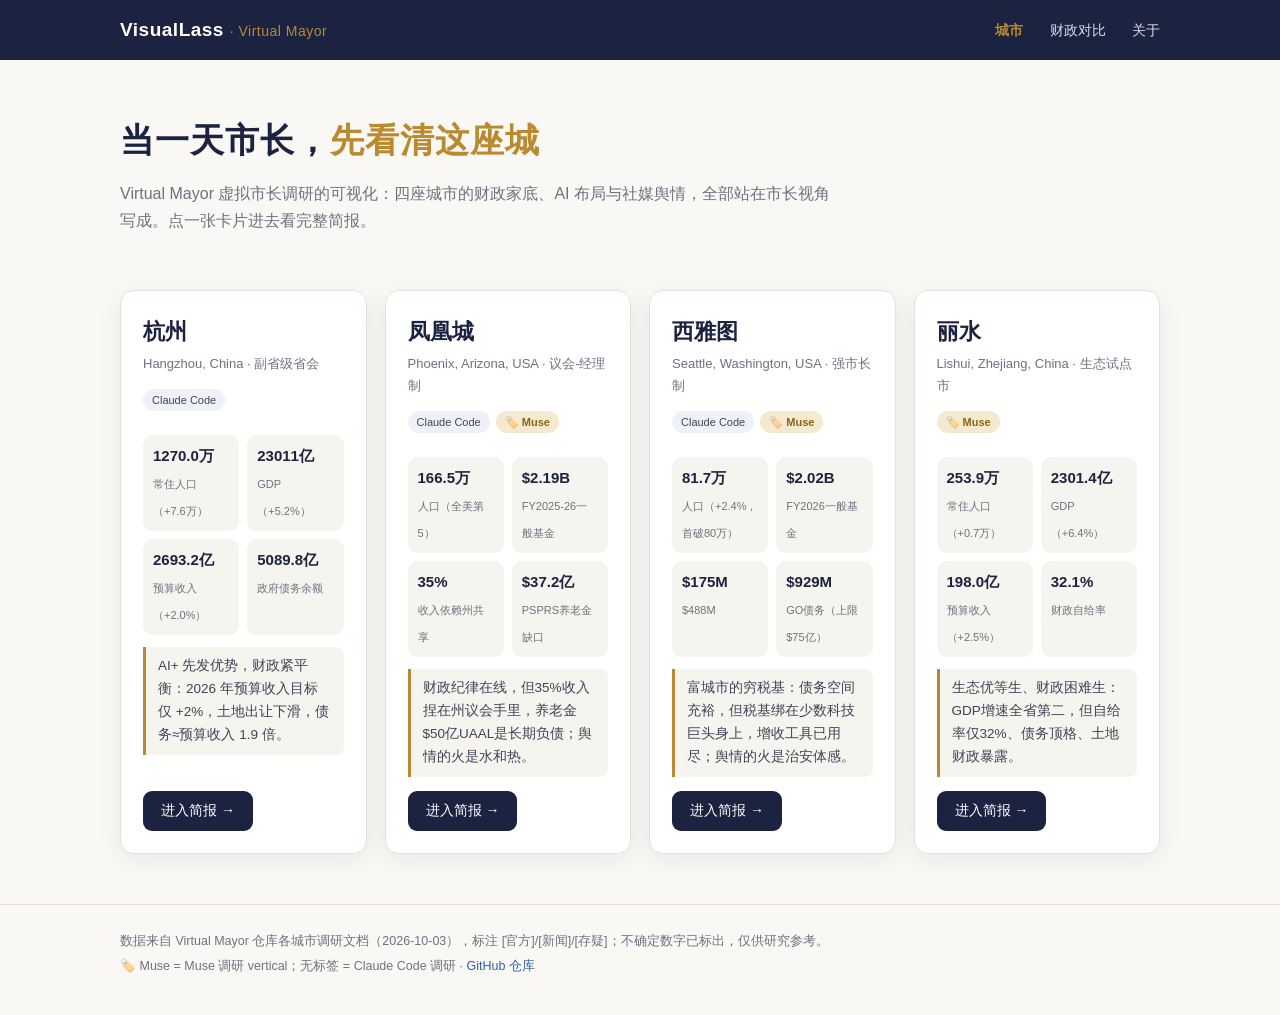
==== docs/index.html @ 63a37202 "Add VisualLass static site (docs/) — city dashboard for Hangzhou/Phoenix/Seattle/Lishui" ====
<!DOCTYPE html>
<html lang="zh-CN">
<head>
<meta charset="UTF-8">
<meta name="viewport" content="width=device-width, initial-scale=1.0">
<title>VisualLass · Virtual Mayor 虚拟市长可视化</title>
<meta name="description" content="Virtual Mayor 城市调研可视化：杭州 · 凤凰城 · 西雅图 · 丽水 — 市长视角的财政、AI 与舆情">
<link rel="stylesheet" href="styles.css">
</head>
<body>
<header class="site-header">
  <div class="wrap header-inner">
    <a class="brand" href="#/">VisualLass <span>· Virtual Mayor</span></a>
    <nav class="nav">
      <a href="#/" data-nav="home">城市</a>
      <a href="#/compare" data-nav="compare">财政对比</a>
      <a href="#/about" data-nav="about">关于</a>
    </nav>
  </div>
</header>
<main id="app" class="wrap"></main>
<footer class="site-footer">
  <div class="wrap">
    <p>数据来自 Virtual Mayor 仓库各城市调研文档（2026-10-03），标注 [官方]/[新闻]/[存疑]；不确定数字已标出，仅供研究参考。</p>
    <p>🏷️ Muse = Muse 调研 vertical；无标签 = Claude Code 调研 · <a href="https://github.com/ezcat207/Virtual-Mayor">GitHub 仓库</a></p>
  </div>
</footer>
<script src="app.js"></script>
</body>
</html>
---- docs/styles.css ----
:root{
  --bg:#faf8f4; --card:#ffffff; --ink:#1b2340; --muted:#6b7280;
  --accent:#b98a2f; --accent-soft:#f5ead0; --line:#e8e2d6;
  --teal:#0e7c6b; --red:#b3402e; --blue:#2f5fb3;
  --radius:14px; --shadow:0 6px 24px rgba(27,35,64,.07);
}
*{box-sizing:border-box;margin:0;padding:0}
body{font-family:-apple-system,BlinkMacSystemFont,"PingFang SC","Hiragino Sans GB","Microsoft YaHei","Noto Sans SC",sans-serif;background:var(--bg);color:var(--ink);line-height:1.7}
.wrap{max-width:1080px;margin:0 auto;padding:0 20px}
a{color:var(--blue);text-decoration:none}
a:hover{text-decoration:underline}

/* header */
.site-header{background:var(--ink);color:#fff;position:sticky;top:0;z-index:50}
.header-inner{display:flex;align-items:center;justify-content:space-between;height:60px}
.brand{color:#fff;font-weight:800;font-size:19px;letter-spacing:.5px}
.brand span{color:var(--accent);font-weight:400;font-size:14px}
.nav a{color:#d7dce8;margin-left:22px;font-size:14px}
.nav a.active{color:var(--accent);font-weight:700}
.nav a:hover{color:#fff}

/* hero */
.hero{padding:52px 0 30px;text-align:left}
.hero h1{font-size:34px;letter-spacing:1px;margin-bottom:10px}
.hero h1 em{color:var(--accent);font-style:normal}
.hero p{color:var(--muted);font-size:16px;max-width:720px}

/* city cards */
.cards{display:grid;grid-template-columns:repeat(auto-fit,minmax(240px,1fr));gap:18px;margin:26px 0 50px}
.card{background:var(--card);border:1px solid var(--line);border-radius:var(--radius);box-shadow:var(--shadow);padding:22px;display:flex;flex-direction:column;transition:transform .15s}
.card:hover{transform:translateY(-3px)}
.card h2{font-size:22px;margin-bottom:2px}
.card .en{color:var(--muted);font-size:13px;margin-bottom:10px}
.tags{margin-bottom:12px}
.tag{display:inline-block;font-size:11px;padding:2px 9px;border-radius:20px;margin:0 6px 6px 0;background:#eef1f6;color:#445}
.tag.muse{background:var(--accent-soft);color:#8a6414;font-weight:700}
.tag.warn{background:#fbe9e4;color:var(--red)}
.stat-grid{display:grid;grid-template-columns:1fr 1fr;gap:8px;margin:6px 0 12px}
.stat{background:#f6f4ee;border-radius:10px;padding:8px 10px}
.stat b{display:block;font-size:15px}
.stat span{font-size:11px;color:var(--muted)}
.verdict{font-size:13.5px;color:#3d4457;background:#f6f4ee;border-left:3px solid var(--accent);padding:8px 12px;border-radius:0 8px 8px 0;margin-bottom:14px}
.card .go{margin-top:auto;align-self:flex-start;background:var(--ink);color:#fff;padding:8px 18px;border-radius:9px;font-size:14px}
.card .go:hover{background:#2a3560;text-decoration:none}

/* city page */
.city-head{padding:34px 0 6px}
.city-head h1{font-size:30px}
.city-head .en{color:var(--muted)}
.tabs{display:flex;gap:8px;flex-wrap:wrap;margin:18px 0 22px;border-bottom:2px solid var(--line);padding-bottom:2px}
.tab{padding:9px 16px;border-radius:10px 10px 0 0;font-size:14px;color:var(--muted);cursor:pointer;border:1px solid transparent;border-bottom:none}
.tab:hover{color:var(--ink)}
.tab.active{background:var(--card);color:var(--ink);font-weight:700;border-color:var(--line);box-shadow:0 -3px 10px rgba(27,35,64,.05)}
.panel{background:var(--card);border:1px solid var(--line);border-radius:0 var(--radius) var(--radius) var(--radius);box-shadow:var(--shadow);padding:26px;margin-bottom:46px}
.panel h3{font-size:17px;margin:20px 0 8px;padding-left:10px;border-left:3px solid var(--accent)}
.panel h3:first-child{margin-top:0}
.panel ul{padding-left:20px;margin:6px 0}
.panel li{margin:5px 0;font-size:14.5px}
.panel p{font-size:14.5px;margin:6px 0}
.kv{display:grid;grid-template-columns:repeat(auto-fit,minmax(160px,1fr));gap:10px;margin:12px 0}
.kv div{background:#f6f4ee;border-radius:10px;padding:10px 12px}
.kv b{display:block;font-size:16px}
.kv span{font-size:12px;color:var(--muted)}
table.cmp{width:100%;border-collapse:collapse;font-size:13.5px;margin:10px 0;background:var(--card)}
table.cmp th,table.cmp td{border:1px solid var(--line);padding:9px 10px;text-align:left;vertical-align:top}
table.cmp th{background:var(--ink);color:#fff;font-weight:600;white-space:nowrap}
table.cmp tr:nth-child(even) td{background:#fbfaf7}
.note{font-size:12.5px;color:var(--muted);background:#f6f4ee;border-radius:8px;padding:8px 12px;margin:10px 0}
.back{display:inline-block;margin:22px 0 0;font-size:14px}

/* compare */
.cmp-scroll{overflow-x:auto;margin:20px 0 46px;border-radius:var(--radius);box-shadow:var(--shadow)}

/* about */
.about{background:var(--card);border:1px solid var(--line);border-radius:var(--radius);box-shadow:var(--shadow);padding:30px;margin:30px 0 50px}
.about h2{margin-bottom:10px}
.about p,.about li{font-size:14.5px}
.about ul{padding-left:20px}

.site-footer{border-top:1px solid var(--line);padding:22px 0 34px;color:var(--muted);font-size:12.5px}
.site-footer p{margin:4px 0}
@media(max-width:640px){.hero h1{font-size:26px}.panel{padding:18px}}
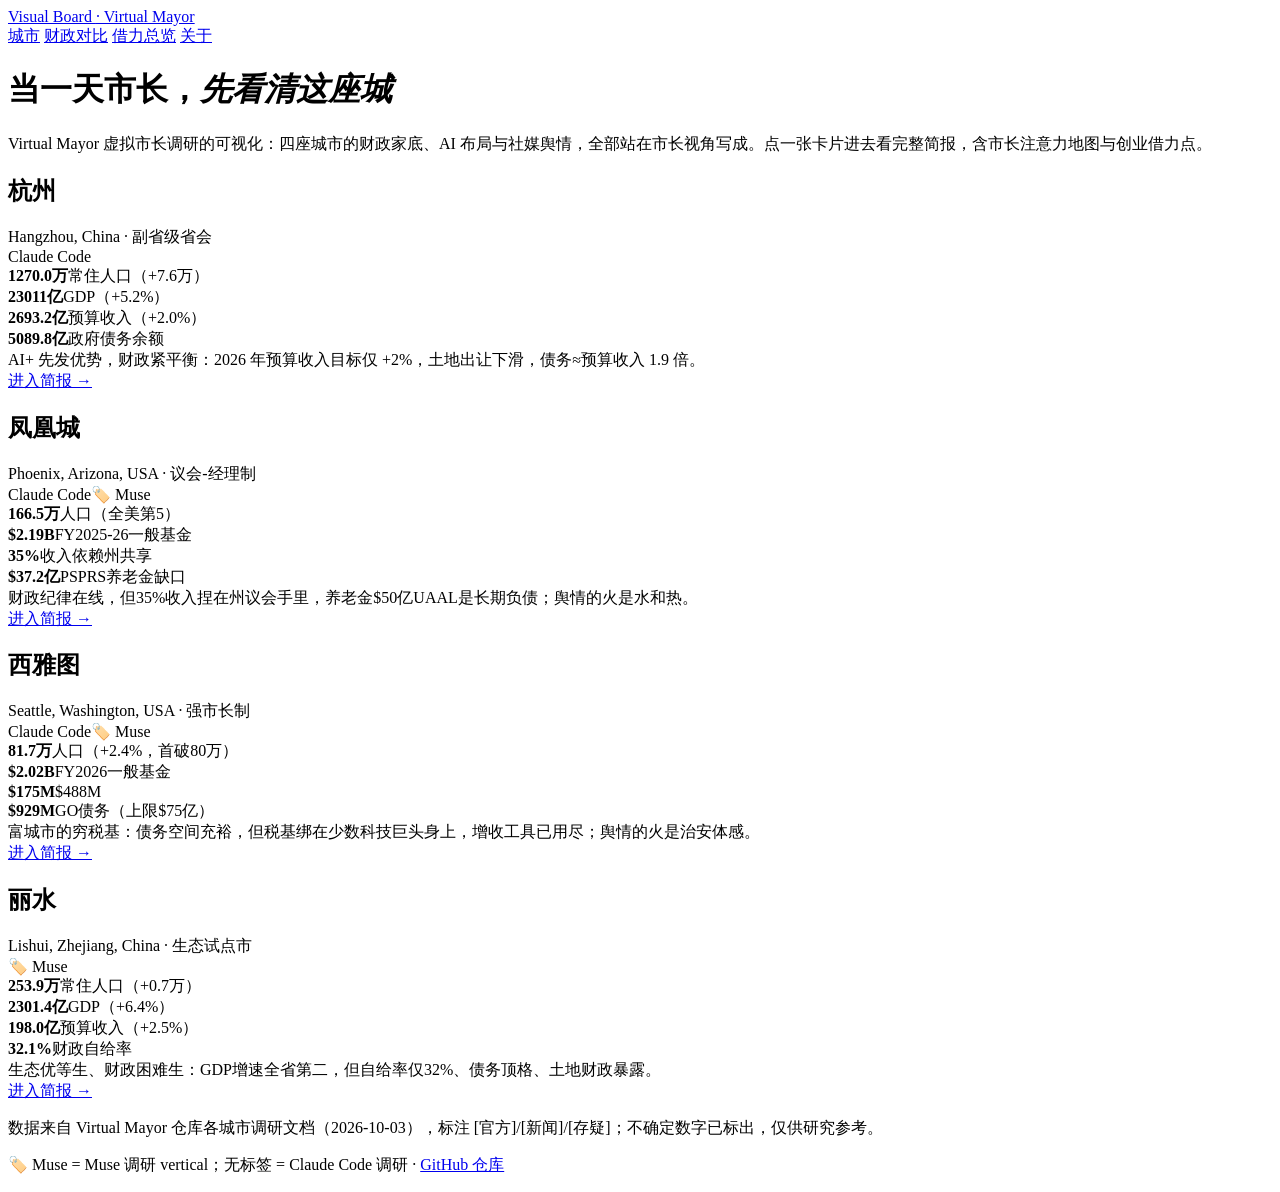
==== commit e5dd2c87: "Visual Board: rename from VisualLass; add mayor attention map + entrepreneur leverage views" ====
--- a/docs/index.html
+++ b/docs/index.html
@@ -3,17 +3,18 @@
 <head>
 <meta charset="UTF-8">
 <meta name="viewport" content="width=device-width, initial-scale=1.0">
-<title>VisualLass · Virtual Mayor 虚拟市长可视化</title>
+<title>Visual Board · Virtual Mayor 虚拟市长可视化</title>
 <meta name="description" content="Virtual Mayor 城市调研可视化：杭州 · 凤凰城 · 西雅图 · 丽水 — 市长视角的财政、AI 与舆情">
 <link rel="stylesheet" href="styles.css">
 </head>
 <body>
 <header class="site-header">
   <div class="wrap header-inner">
-    <a class="brand" href="#/">VisualLass <span>· Virtual Mayor</span></a>
+    <a class="brand" href="#/">Visual Board <span>· Virtual Mayor</span></a>
     <nav class="nav">
       <a href="#/" data-nav="home">城市</a>
       <a href="#/compare" data-nav="compare">财政对比</a>
+      <a href="#/leverage" data-nav="leverage">借力总览</a>
       <a href="#/about" data-nav="about">关于</a>
     </nav>
   </div>
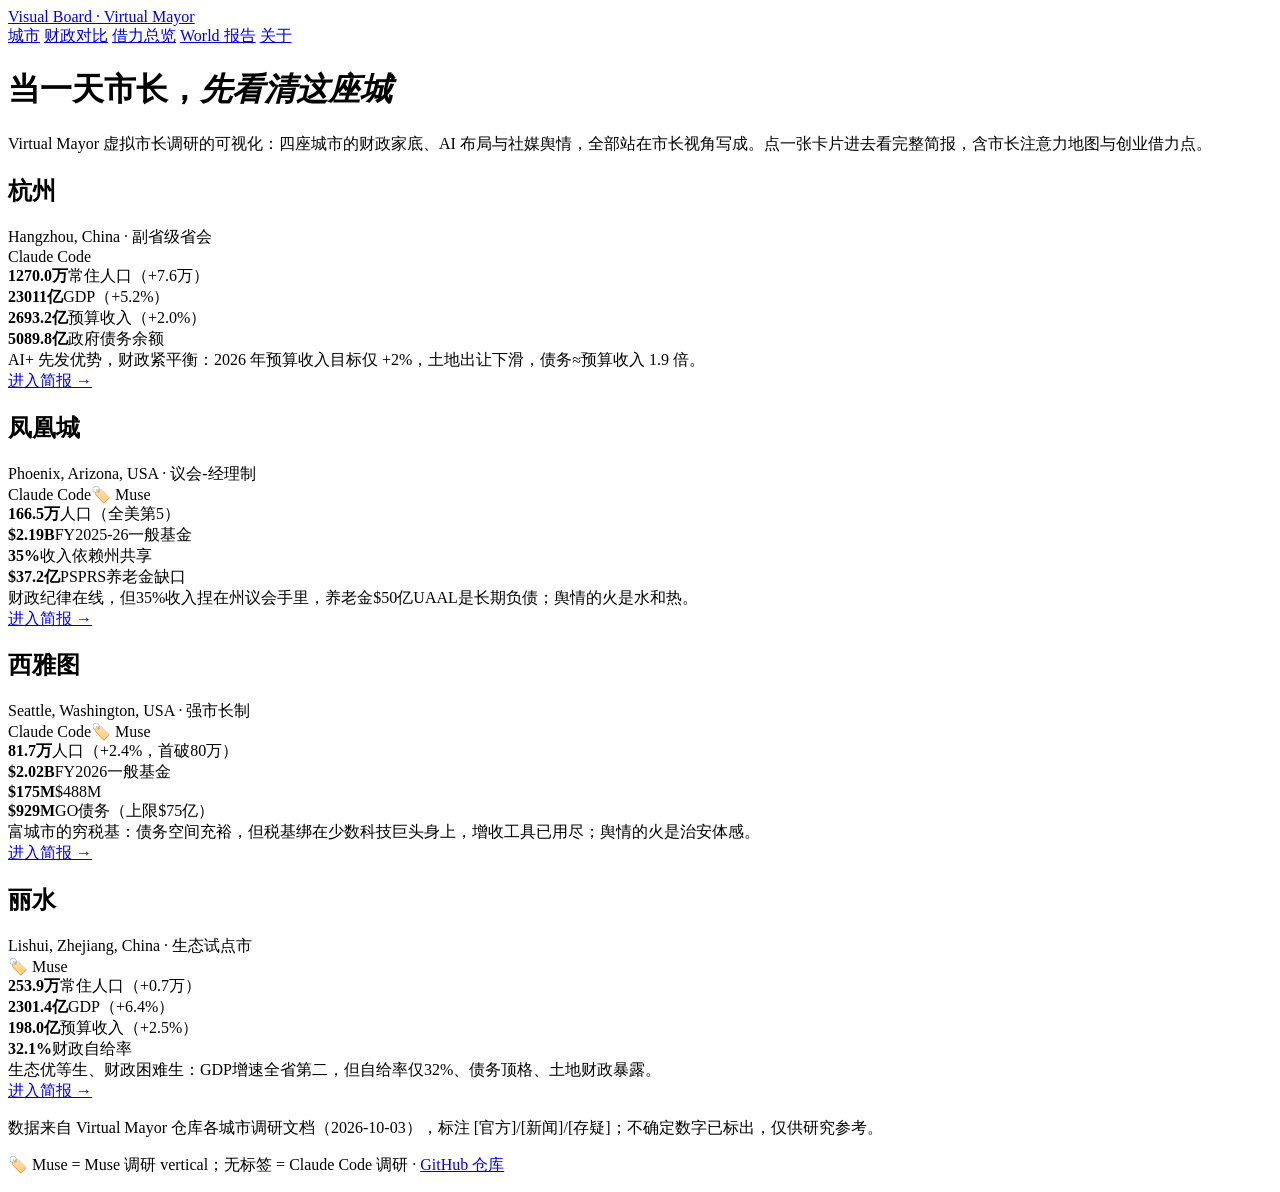
==== commit 85d1b178: "Publish World reports to GitHub Pages; add TODO and outreach list Co-Authored-By: Claude Sonnet 5.5 " ====
--- a/docs/index.html
+++ b/docs/index.html
@@ -15,6 +15,7 @@
       <a href="#/" data-nav="home">城市</a>
       <a href="#/compare" data-nav="compare">财政对比</a>
       <a href="#/leverage" data-nav="leverage">借力总览</a>
+      <a href="world/">World 报告</a>
       <a href="#/about" data-nav="about">关于</a>
     </nav>
   </div>
